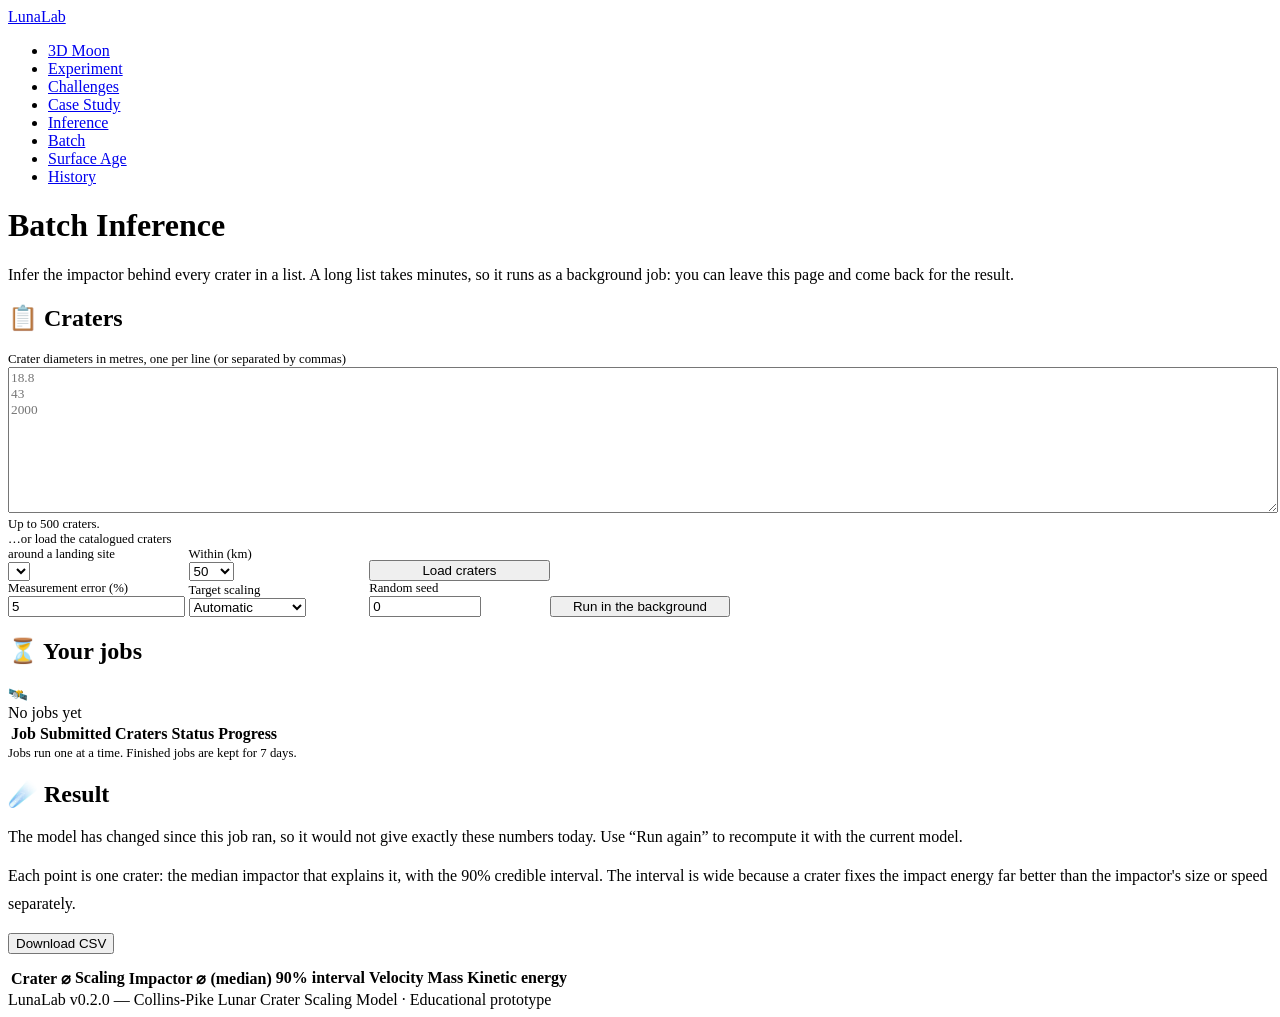
==== frontend/batch.html @ d8c4414e "feat: job results record the code that produced them Each successful job stores a provenance: a fing" ====
<!DOCTYPE html>
<html lang="en">
<head>
    <meta charset="UTF-8">
    <meta name="viewport" content="width=device-width, initial-scale=1.0">
    <meta name="description" content="LunaLab — Infer the impactors behind many lunar craters at once, as a background job.">
    <title>LunaLab — Batch Inference</title>
    <link rel="stylesheet" href="/static/styles.css?v=3">
    <script src="https://cdn.plot.ly/plotly-2.35.2.min.js" charset="utf-8"></script>
    <style>
        .batch-form {
            display: grid;
            grid-template-columns: repeat(auto-fill, minmax(180px, 1fr));
            gap: var(--space-md);
            align-items: end;
        }
        .batch-form label, .field-label {
            display: block;
            font-size: 0.8rem;
            color: var(--text-muted);
            margin-bottom: var(--space-xs);
        }
        #in-diameters {
            width: 100%;
            min-height: 140px;
            resize: vertical;
            font-family: var(--font-mono);
        }
        .hint { font-size: 0.8rem; color: var(--text-muted); margin-top: var(--space-xs); }
        .hint--error { color: var(--accent-rose); }
        .explain { color: var(--text-secondary); line-height: 1.7; }
        .status { font-family: var(--font-mono); font-size: 0.8rem; }
        .status--queued    { color: var(--text-muted); }
        .status--running   { color: var(--accent-cyan); }
        .status--succeeded { color: var(--accent-emerald); }
        .status--failed    { color: var(--accent-rose); }
        .status--cancelled { color: var(--accent-amber); }
        .progress {
            width: 140px;
            height: 6px;
            border-radius: 3px;
            background: var(--bg-input);
            overflow: hidden;
        }
        .progress__bar {
            height: 100%;
            background: var(--accent-cyan);
            transition: width 0.4s ease;
        }
        .job-row--selected td { background: var(--accent-indigo-glow); }
        .table-scroll { overflow-x: auto; }
        .btn--sm { padding: 4px 10px; font-size: 0.8rem; }
        .tag-outdated {
            margin-left: var(--space-xs);
            padding: 1px 6px;
            border: 1px solid var(--accent-amber);
            border-radius: var(--radius-md);
            color: var(--accent-amber);
            font-size: 0.7rem;
        }
        .provenance { font-family: var(--font-mono); font-size: 0.75rem; color: var(--text-muted); }
        .notice-outdated { color: var(--accent-amber); }
    </style>
</head>
<body>
<div class="app-wrapper">

    <!-- Navbar -->
    <nav class="navbar">
        <div class="container navbar__inner">
            <a href="/" class="navbar__brand">
                <span class="navbar__brand-icon" aria-hidden="true"></span>
                LunaLab
            </a>
            <ul class="navbar__links">
                <li><a href="/" class="navbar__link">3D Moon</a></li>
                <li><a href="/experiment" class="navbar__link">Experiment</a></li>
                <li><a href="/challenge" class="navbar__link">Challenges</a></li>
                <li><a href="/case-study" class="navbar__link">Case Study</a></li>
                <li><a href="/inference" class="navbar__link">Inference</a></li>
                <li><a href="/batch" class="navbar__link navbar__link--active">Batch</a></li>
                <li><a href="/surface-age" class="navbar__link">Surface Age</a></li>
                <li><a href="/history" class="navbar__link">History</a></li>
            </ul>
        </div>
    </nav>

    <main class="container">

        <div class="page-header">
            <h1 class="page-header__title">Batch Inference</h1>
            <p class="page-header__subtitle">
                Infer the impactor behind every crater in a list. A long list takes minutes, so it runs
                as a background job: you can leave this page and come back for the result.
            </p>
        </div>

        <!-- New job -->
        <section class="section">
            <div class="card">
                <h2 class="card__title"><span class="card__title-icon">📋</span> Craters</h2>

                <label class="field-label" for="in-diameters">Crater diameters in metres, one per line (or separated by commas)</label>
                <textarea class="form-input" id="in-diameters" spellcheck="false" placeholder="18.8&#10;43&#10;2000"></textarea>
                <div class="hint" id="diameter-hint"></div>

                <form class="batch-form mt-lg" id="site-form">
                    <div>
                        <label for="in-site">…or load the catalogued craters around a landing site</label>
                        <select class="form-input" id="in-site"></select>
                    </div>
                    <div>
                        <label for="in-radius">Within (km)</label>
                        <select class="form-input" id="in-radius">
                            <option>25</option><option selected>50</option><option>75</option><option>100</option><option>150</option>
                        </select>
                    </div>
                    <div>
                        <button type="submit" class="btn btn--secondary" id="btn-load-site" style="width:100%;">Load craters</button>
                    </div>
                </form>

                <form class="batch-form mt-lg" id="job-form">
                    <div>
                        <label for="in-error">Measurement error (%)</label>
                        <input class="form-input" id="in-error" type="number" min="1" max="100" step="any" value="5" required>
                    </div>
                    <div>
                        <label for="in-material">Target scaling</label>
                        <select class="form-input" id="in-material">
                            <option value="">Automatic</option>
                            <option value="regolith">Porous regolith</option>
                            <option value="rock">Competent rock</option>
                        </select>
                    </div>
                    <div>
                        <label for="in-seed" title="The same seed gives exactly the same result">Random seed</label>
                        <input class="form-input" id="in-seed" type="number" min="0" max="2147483647" step="1" value="0" required>
                    </div>
                    <div>
                        <button type="submit" class="btn btn--primary" id="btn-submit" style="width:100%;">Run in the background</button>
                    </div>
                </form>
            </div>
        </section>

        <!-- Jobs -->
        <section class="section">
            <div class="card">
                <h2 class="card__title"><span class="card__title-icon">⏳</span> Your jobs</h2>
                <div id="jobs-empty" class="empty-state hidden">
                    <div class="empty-state__icon">🛰️</div>
                    <div class="empty-state__title">No jobs yet</div>
                </div>
                <div class="table-scroll">
                    <table class="data-table hidden" id="jobs-table">
                        <thead>
                            <tr>
                                <th>Job</th>
                                <th>Submitted</th>
                                <th>Craters</th>
                                <th>Status</th>
                                <th>Progress</th>
                                <th></th>
                            </tr>
                        </thead>
                        <tbody id="jobs-body"></tbody>
                    </table>
                </div>
                <p class="hint">Jobs run one at a time. Finished jobs are kept for 7 days.</p>
            </div>
        </section>

        <!-- Result -->
        <section class="section hidden" id="result-section">
            <div class="card">
                <h2 class="card__title"><span class="card__title-icon">☄️</span> <span id="result-title">Result</span></h2>
                <div id="result-message" class="explain hidden"></div>
                <div id="result-content" class="hidden">
                    <p class="notice-outdated hidden" id="result-outdated">
                        The model has changed since this job ran, so it would not give exactly these numbers
                        today. Use “Run again” to recompute it with the current model.
                    </p>
                    <p class="explain">
                        Each point is one crater: the median impactor that explains it, with the 90% credible
                        interval. The interval is wide because a crater fixes the impact energy far better
                        than the impactor's size or speed separately.
                    </p>
                    <div class="chart-container" id="chart-batch"></div>
                    <div class="mt-md">
                        <button type="button" class="btn btn--secondary" id="btn-csv">Download CSV</button>
                    </div>
                    <p class="provenance mt-md" id="result-provenance"></p>
                    <div class="table-scroll mt-md">
                        <table class="data-table" id="result-table">
                            <thead>
                                <tr>
                                    <th>Crater ⌀</th>
                                    <th>Scaling</th>
                                    <th>Impactor ⌀ (median)</th>
                                    <th>90% interval</th>
                                    <th>Velocity</th>
                                    <th>Mass</th>
                                    <th>Kinetic energy</th>
                                </tr>
                            </thead>
                            <tbody id="result-body"></tbody>
                        </table>
                    </div>
                </div>
            </div>
        </section>

    </main>

    <footer class="footer">
        <div class="container">
            LunaLab v0.2.0 — Collins-Pike Lunar Crater Scaling Model · Educational prototype
        </div>
    </footer>
</div>

<script src="/static/app.js?v=5"></script>
<script>
const MAX_CRATERS = 500;
const POLL_MS = 1500;
const ACTIVE = ['queued', 'running'];

let jobs = [];
let selectedId = null;      // the job whose result is shown
let shownResultFor = null;  // "id:status" of what the result section currently shows
let pollTimer = null;
let currentResult = null;

init();

async function init() {
    document.getElementById('in-diameters').addEventListener('input', updateDiameterHint);
    document.getElementById('job-form').addEventListener('submit', e => { e.preventDefault(); submitJob(); });
    document.getElementById('site-form').addEventListener('submit', e => { e.preventDefault(); loadSite(); });
    document.getElementById('btn-csv').addEventListener('click', downloadCsv);
    document.getElementById('jobs-body').addEventListener('click', onJobAction);
    updateDiameterHint();
    loadSites();
    await refreshJobs();
    // Returning to the page: show the most recent job
    if (selectedId === null && jobs.length) select(jobs[0].id);
}

// ---------------------------------------------------------------------------
// The list of craters
// ---------------------------------------------------------------------------

// Returns { values: [...] } or { error: '...' }
function parseDiameters() {
    const tokens = document.getElementById('in-diameters').value.split(/[\s,;]+/).filter(Boolean);
    const values = [];
    for (const token of tokens) {
        const value = Number(token);
        if (!Number.isFinite(value) || value <= 0) return { error: `"${token}" is not a positive number.` };
        if (value > 3e6) return { error: `${token} m is larger than the Moon allows (3,000 km).` };
        values.push(value);
    }
    if (values.length > MAX_CRATERS) return { error: `${values.length} craters: the limit is ${MAX_CRATERS} per job.` };
    return { values };
}

function updateDiameterHint() {
    const hint = document.getElementById('diameter-hint');
    const parsed = parseDiameters();
    hint.classList.toggle('hint--error', Boolean(parsed.error));
    hint.textContent = parsed.error
        || (parsed.values.length ? `${parsed.values.length} crater${parsed.values.length === 1 ? '' : 's'} (limit ${MAX_CRATERS})` : `Up to ${MAX_CRATERS} craters.`);
}

async function loadSites() {
    try {
        const { sites } = await apiGet('/api/surface-age/sites');
        document.getElementById('in-site').innerHTML = sites.map(s =>
            `<option value="${escapeHtml(s.id)}">${escapeHtml(s.name)}</option>`).join('');
    } catch (e) {
        showToast(`Could not load landing sites: ${e.message}`, 'error');
    }
}

async function loadSite() {
    const site = document.getElementById('in-site').value;
    const radius = document.getElementById('in-radius').value;
    if (!site) return;
    const button = document.getElementById('btn-load-site');
    button.disabled = true;
    try {
        const data = await apiGet(`/api/surface-age/sites/${encodeURIComponent(site)}?radius_km=${radius}`);
        // The catalogue lists diameters in km.  Largest first, so that the limit
        // drops the smallest craters
        let diameters = data.craters.diameter.map(km => km * 1000).sort((a, b) => b - a);
        const found = diameters.length;
        diameters = diameters.slice(0, MAX_CRATERS);
        document.getElementById('in-diameters').value = diameters.map(d => Math.round(d)).join('\n');
        updateDiameterHint();
        showToast(found > MAX_CRATERS
            ? `${data.name}: ${found} craters within ${radius} km; kept the ${MAX_CRATERS} largest.`
            : `${data.name}: ${found} craters within ${radius} km.`);
    } catch (e) {
        showToast(`Could not load craters: ${e.message}`, 'error');
    } finally {
        button.disabled = false;
    }
}

// ---------------------------------------------------------------------------
// Jobs: submit, follow, cancel
// ---------------------------------------------------------------------------

async function submitJob() {
    const parsed = parseDiameters();
    if (parsed.error || !parsed.values.length) {
        showToast(parsed.error || 'Enter at least one crater diameter.', 'error');
        return;
    }
    const button = document.getElementById('btn-submit');
    button.disabled = true;
    try {
        const job = await apiPost('/api/jobs', {
            type: 'inference_batch',
            params: {
                crater_diameters: parsed.values,
                diameter_error: Number(document.getElementById('in-error').value) / 100,
                material: document.getElementById('in-material').value || null,
                seed: Number(document.getElementById('in-seed').value),
            },
        });
        showToast(`Job ${job.id} queued: ${parsed.values.length} craters.`);
        selectedId = job.id;
        shownResultFor = null;
        await refreshJobs();
    } catch (e) {
        showToast(`Could not start the job: ${e.message}`, 'error');
    } finally {
        button.disabled = false;
    }
}

async function refreshJobs() {
    clearTimeout(pollTimer);
    try {
        jobs = (await apiGet('/api/jobs')).jobs.filter(j => j.type === 'inference_batch');
    } catch (e) {
        // A dropped connection: keep what is on screen and try again
        pollTimer = setTimeout(refreshJobs, POLL_MS * 4);
        return;
    }
    renderJobs();
    await showSelected();
    if (jobs.some(j => ACTIVE.includes(j.status))) {
        pollTimer = setTimeout(refreshJobs, POLL_MS);
    }
}

function renderJobs() {
    document.getElementById('jobs-empty').classList.toggle('hidden', jobs.length > 0);
    document.getElementById('jobs-table').classList.toggle('hidden', jobs.length === 0);
    document.getElementById('jobs-body').innerHTML = jobs.map(job => {
        const active = ACTIVE.includes(job.status);
        const percent = Math.round(job.progress * 100);
        const status = job.cancel_requested && job.status === 'running' ? 'cancelling' : job.status;
        return `
            <tr class="${job.id === selectedId ? 'job-row--selected' : ''}" data-job="${job.id}">
                <td class="data-table__mono">#${job.id}</td>
                <td>${formatDate(job.created_at)}</td>
                <td class="data-table__mono">${job.params.crater_diameters.length}</td>
                <td>
                    <span class="status status--${job.status}" data-status>${status}</span>
                    ${job.outdated ? '<span class="tag-outdated" data-outdated title="The model has changed since this job ran">outdated</span>' : ''}
                </td>
                <td>
                    <div class="progress" title="${percent}%"><div class="progress__bar" style="width:${percent}%"></div></div>
                </td>
                <td>
                    <button type="button" class="btn btn--ghost btn--sm" data-action="view" data-id="${job.id}">View</button>
                    ${active
                        ? `<button type="button" class="btn btn--danger btn--sm" data-action="cancel" data-id="${job.id}">Cancel</button>`
                        : `<button type="button" class="btn btn--ghost btn--sm" data-action="rerun" data-id="${job.id}">Run again</button>`}
                </td>
            </tr>`;
    }).join('');
}

async function onJobAction(event) {
    const button = event.target.closest('button[data-action]');
    if (!button) return;
    const id = Number(button.dataset.id);
    if (button.dataset.action === 'view') {
        select(id);
    } else if (button.dataset.action === 'rerun') {
        button.disabled = true;
        try {
            const job = await apiPost(`/api/jobs/${id}/rerun`);
            showToast(`Job ${job.id} queued: job ${id} again, with the current model.`);
            selectedId = job.id;
            shownResultFor = null;
        } catch (e) {
            showToast(`Could not run it again: ${e.message}`, 'error');
        }
        await refreshJobs();
    } else {
        button.disabled = true;
        try {
            await apiPost(`/api/jobs/${id}/cancel`);
        } catch (e) {
            showToast(`Could not cancel: ${e.message}`, 'error');
        }
        await refreshJobs();
    }
}

function select(id) {
    selectedId = id;
    renderJobs();
    showSelected();
}

// ---------------------------------------------------------------------------
// The selected job's result
// ---------------------------------------------------------------------------

async function showSelected() {
    const job = jobs.find(j => j.id === selectedId);
    if (!job) return;
    // Only redraw when the job has moved on: this runs on every poll
    const key = `${job.id}:${job.status}:${job.outdated}`;
    if (key === shownResultFor) return;
    shownResultFor = key;

    document.getElementById('result-section').classList.remove('hidden');
    document.getElementById('result-title').textContent = `Job #${job.id}`;
    const message = document.getElementById('result-message');
    const content = document.getElementById('result-content');

    if (job.status !== 'succeeded') {
        content.classList.add('hidden');
        message.classList.remove('hidden');
        message.textContent = {
            queued: 'Waiting for the worker. Jobs run one at a time.',
            running: 'Running… the result appears here when it is done.',
            cancelled: 'This job was cancelled before it finished.',
            failed: `This job failed: ${job.error || 'unknown error'}`,
        }[job.status];
        return;
    }

    let full;
    try {
        full = await apiGet(`/api/jobs/${job.id}`);
    } catch (e) {
        shownResultFor = null;
        message.classList.remove('hidden');
        message.textContent = `Could not load the result: ${e.message}`;
        return;
    }
    if (selectedId !== job.id) return;   // another job was selected meanwhile
    currentResult = { id: job.id, craters: full.result.craters };
    message.classList.add('hidden');
    content.classList.remove('hidden');
    document.getElementById('result-outdated').classList.toggle('hidden', !full.outdated);
    const p = full.provenance;
    document.getElementById('result-provenance').textContent = p
        ? `Model ${p.fingerprint} · numpy ${p.numpy} · seed ${full.params.seed}` + (p.commit ? ` · commit ${p.commit.slice(0, 7)}` : '')
        : 'No record of the model version that produced this result.';
    renderResult(currentResult.craters);
}

function interval(summary, format) {
    return `${format(summary.p5)} – ${format(summary.p95)}`;
}

function renderResult(craters) {
    const km = v => `${formatNumber(v / 1000, 1)} km/s`;
    const kg = v => `${formatNumber(v, 1)} kg`;
    document.getElementById('result-body').innerHTML = craters.map(c => `
        <tr>
            <td class="data-table__mono">${formatLength(c.crater_diameter)}</td>
            <td>${c.material === 'regolith' ? 'Regolith' : 'Rock'}</td>
            <td class="data-table__mono">${formatLength(c.posterior.impactor_diameter.p50)}</td>
            <td class="data-table__mono">${interval(c.posterior.impactor_diameter, formatLength)}</td>
            <td class="data-table__mono">${km(c.posterior.velocity.p50)}</td>
            <td class="data-table__mono">${kg(c.posterior.mass.p50)}</td>
            <td class="data-table__mono">${formatEnergy(c.posterior.kinetic_energy.p50)}</td>
        </tr>`).join('');

    const byMaterial = material => craters.filter(c => c.material === material);
    const trace = (material, name, color) => {
        const rows = byMaterial(material);
        const median = rows.map(c => c.posterior.impactor_diameter.p50);
        return {
            x: rows.map(c => c.crater_diameter),
            y: median,
            error_y: {
                type: 'data', symmetric: false, width: 0, thickness: 1, color,
                array: rows.map((c, i) => c.posterior.impactor_diameter.p95 - median[i]),
                arrayminus: rows.map((c, i) => median[i] - c.posterior.impactor_diameter.p5),
            },
            mode: 'markers', type: 'scatter', name,
            marker: { color, size: 6 },
            hovertemplate: 'crater %{x:.3g} m<br>impactor %{y:.3g} m<extra></extra>',
        };
    };
    Plotly.newPlot('chart-batch', [
        trace('regolith', 'Porous regolith', '#67d4e8'),
        trace('rock', 'Competent rock', '#f2c66d'),
    ].filter(t => t.x.length), {
        ...PLOTLY_LAYOUT_DEFAULTS,
        xaxis: { ...PLOTLY_LAYOUT_DEFAULTS.xaxis, title: 'Crater diameter (m)', type: 'log' },
        yaxis: { ...PLOTLY_LAYOUT_DEFAULTS.yaxis, title: 'Impactor diameter (m)', type: 'log' },
        legend: { orientation: 'h', y: -0.25 },
    }, PLOTLY_CONFIG);
}

function downloadCsv() {
    if (!currentResult) return;
    const names = ['impactor_diameter', 'velocity', 'mass', 'kinetic_energy'];
    const units = { impactor_diameter: 'm', velocity: 'm_per_s', mass: 'kg', kinetic_energy: 'J' };
    const header = ['crater_diameter_m', 'scaling', 'effective_sample_size',
        ...names.flatMap(n => ['p5', 'p50', 'p95'].map(p => `${n}_${units[n]}_${p}`))];
    const rows = currentResult.craters.map(c => [
        c.crater_diameter, c.material, c.effective_sample_size,
        ...names.flatMap(n => [c.posterior[n].p5, c.posterior[n].p50, c.posterior[n].p95]),
    ]);
    const csv = [header, ...rows].map(row => row.join(',')).join('\n') + '\n';
    const link = document.createElement('a');
    link.href = URL.createObjectURL(new Blob([csv], { type: 'text/csv' }));
    link.download = `lunalab-batch-${currentResult.id}.csv`;
    link.click();
    URL.revokeObjectURL(link.href);
}
</script>
</body>
</html>
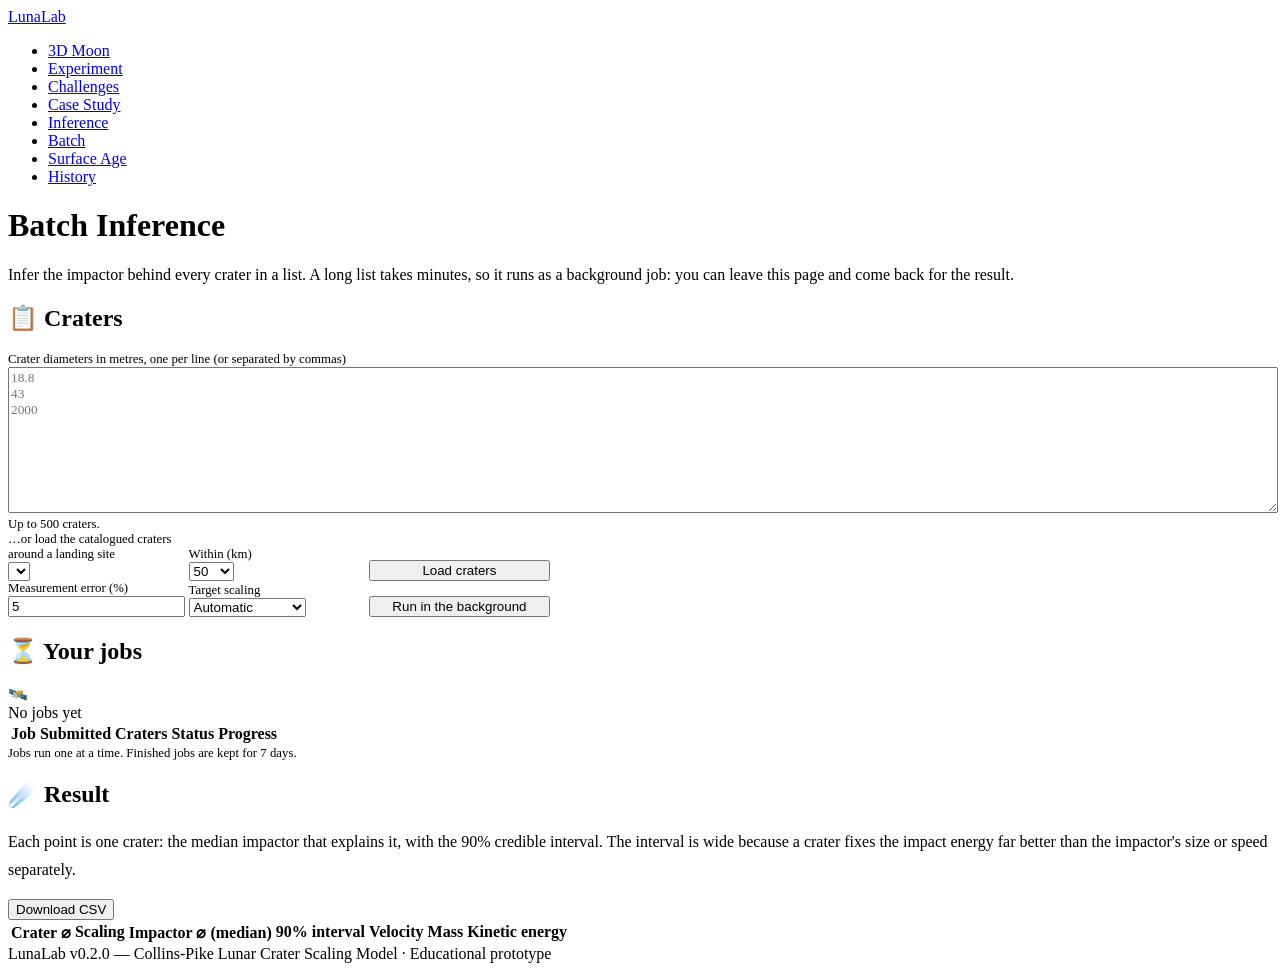
==== commit 8b24c2a4: "feat: batch inference page for background jobs /batch: paste crater diameters or load the catalogued" ====
--- a/frontend/batch.html
+++ b/frontend/batch.html
@@ -50,16 +50,6 @@
         .job-row--selected td { background: var(--accent-indigo-glow); }
         .table-scroll { overflow-x: auto; }
         .btn--sm { padding: 4px 10px; font-size: 0.8rem; }
-        .tag-outdated {
-            margin-left: var(--space-xs);
-            padding: 1px 6px;
-            border: 1px solid var(--accent-amber);
-            border-radius: var(--radius-md);
-            color: var(--accent-amber);
-            font-size: 0.7rem;
-        }
-        .provenance { font-family: var(--font-mono); font-size: 0.75rem; color: var(--text-muted); }
-        .notice-outdated { color: var(--accent-amber); }
     </style>
 </head>
 <body>
@@ -132,10 +122,6 @@
                             <option value="regolith">Porous regolith</option>
                             <option value="rock">Competent rock</option>
                         </select>
-                    </div>
-                    <div>
-                        <label for="in-seed" title="The same seed gives exactly the same result">Random seed</label>
-                        <input class="form-input" id="in-seed" type="number" min="0" max="2147483647" step="1" value="0" required>
                     </div>
                     <div>
                         <button type="submit" class="btn btn--primary" id="btn-submit" style="width:100%;">Run in the background</button>
@@ -177,10 +163,6 @@
                 <h2 class="card__title"><span class="card__title-icon">☄️</span> <span id="result-title">Result</span></h2>
                 <div id="result-message" class="explain hidden"></div>
                 <div id="result-content" class="hidden">
-                    <p class="notice-outdated hidden" id="result-outdated">
-                        The model has changed since this job ran, so it would not give exactly these numbers
-                        today. Use “Run again” to recompute it with the current model.
-                    </p>
                     <p class="explain">
                         Each point is one crater: the median impactor that explains it, with the 90% credible
                         interval. The interval is wide because a crater fixes the impact energy far better
@@ -190,7 +172,6 @@
                     <div class="mt-md">
                         <button type="button" class="btn btn--secondary" id="btn-csv">Download CSV</button>
                     </div>
-                    <p class="provenance mt-md" id="result-provenance"></p>
                     <div class="table-scroll mt-md">
                         <table class="data-table" id="result-table">
                             <thead>
@@ -327,7 +308,6 @@
                 crater_diameters: parsed.values,
                 diameter_error: Number(document.getElementById('in-error').value) / 100,
                 material: document.getElementById('in-material').value || null,
-                seed: Number(document.getElementById('in-seed').value),
             },
         });
         showToast(`Job ${job.id} queued: ${parsed.values.length} craters.`);
@@ -369,18 +349,13 @@
                 <td class="data-table__mono">#${job.id}</td>
                 <td>${formatDate(job.created_at)}</td>
                 <td class="data-table__mono">${job.params.crater_diameters.length}</td>
-                <td>
-                    <span class="status status--${job.status}" data-status>${status}</span>
-                    ${job.outdated ? '<span class="tag-outdated" data-outdated title="The model has changed since this job ran">outdated</span>' : ''}
-                </td>
+                <td><span class="status status--${job.status}" data-status>${status}</span></td>
                 <td>
                     <div class="progress" title="${percent}%"><div class="progress__bar" style="width:${percent}%"></div></div>
                 </td>
                 <td>
                     <button type="button" class="btn btn--ghost btn--sm" data-action="view" data-id="${job.id}">View</button>
-                    ${active
-                        ? `<button type="button" class="btn btn--danger btn--sm" data-action="cancel" data-id="${job.id}">Cancel</button>`
-                        : `<button type="button" class="btn btn--ghost btn--sm" data-action="rerun" data-id="${job.id}">Run again</button>`}
+                    ${active ? `<button type="button" class="btn btn--danger btn--sm" data-action="cancel" data-id="${job.id}">Cancel</button>` : ''}
                 </td>
             </tr>`;
     }).join('');
@@ -392,17 +367,6 @@
     const id = Number(button.dataset.id);
     if (button.dataset.action === 'view') {
         select(id);
-    } else if (button.dataset.action === 'rerun') {
-        button.disabled = true;
-        try {
-            const job = await apiPost(`/api/jobs/${id}/rerun`);
-            showToast(`Job ${job.id} queued: job ${id} again, with the current model.`);
-            selectedId = job.id;
-            shownResultFor = null;
-        } catch (e) {
-            showToast(`Could not run it again: ${e.message}`, 'error');
-        }
-        await refreshJobs();
     } else {
         button.disabled = true;
         try {
@@ -428,7 +392,7 @@
     const job = jobs.find(j => j.id === selectedId);
     if (!job) return;
     // Only redraw when the job has moved on: this runs on every poll
-    const key = `${job.id}:${job.status}:${job.outdated}`;
+    const key = `${job.id}:${job.status}`;
     if (key === shownResultFor) return;
     shownResultFor = key;
 
@@ -462,11 +426,6 @@
     currentResult = { id: job.id, craters: full.result.craters };
     message.classList.add('hidden');
     content.classList.remove('hidden');
-    document.getElementById('result-outdated').classList.toggle('hidden', !full.outdated);
-    const p = full.provenance;
-    document.getElementById('result-provenance').textContent = p
-        ? `Model ${p.fingerprint} · numpy ${p.numpy} · seed ${full.params.seed}` + (p.commit ? ` · commit ${p.commit.slice(0, 7)}` : '')
-        : 'No record of the model version that produced this result.';
     renderResult(currentResult.craters);
 }
 
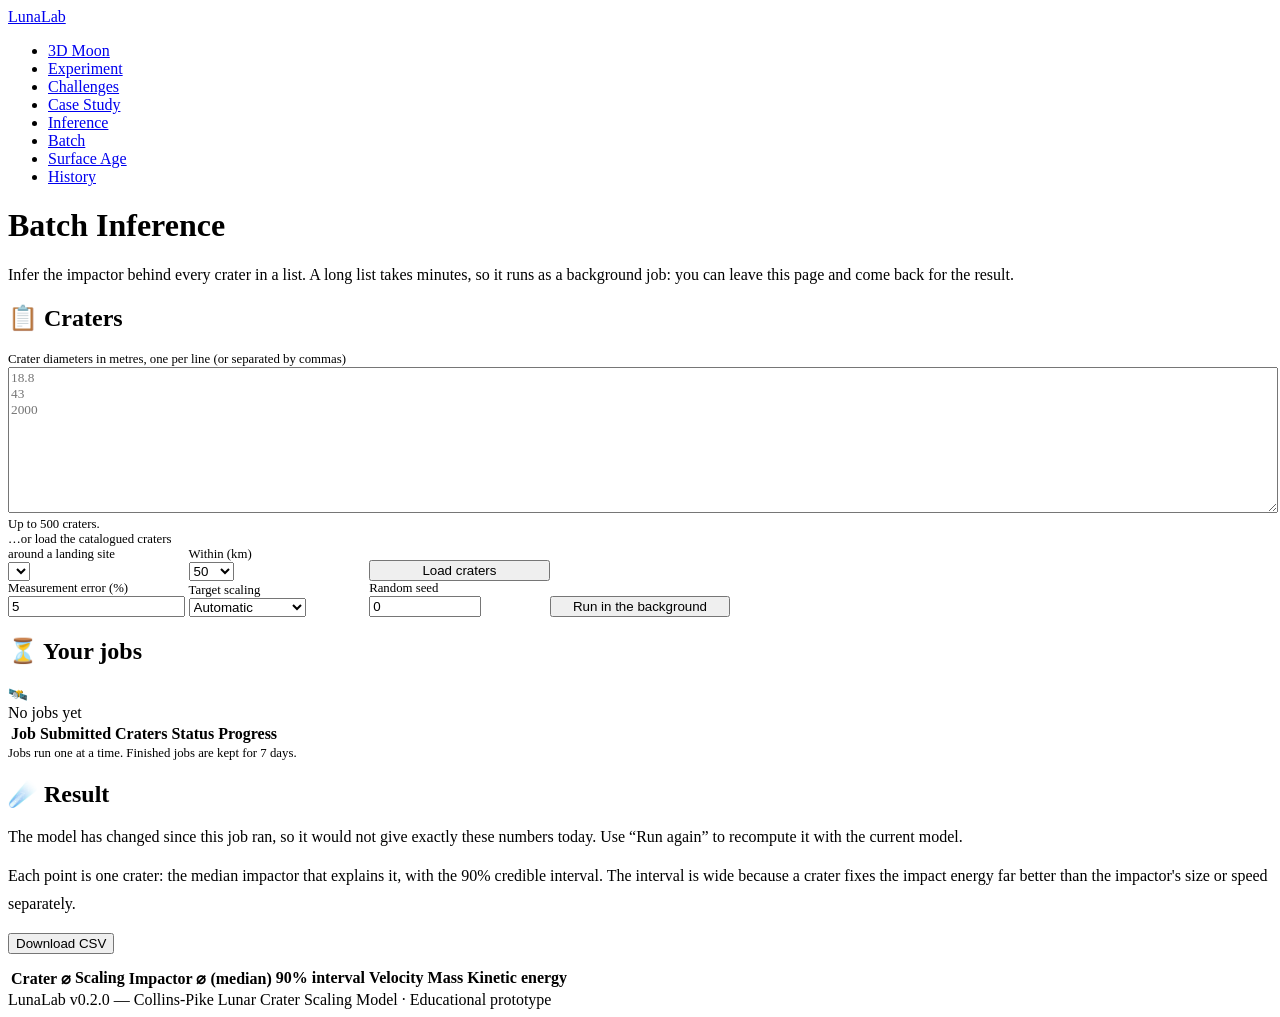
==== commit a9a07d9a: "feat(ui): phone menu, page transitions, activity bar, no sideways scroll - Below 1200px the navbar l" ====
--- a/frontend/batch.html
+++ b/frontend/batch.html
@@ -5,7 +5,7 @@
     <meta name="viewport" content="width=device-width, initial-scale=1.0">
     <meta name="description" content="LunaLab — Infer the impactors behind many lunar craters at once, as a background job.">
     <title>LunaLab — Batch Inference</title>
-    <link rel="stylesheet" href="/static/styles.css?v=3">
+    <link rel="stylesheet" href="/static/styles.css?v=4">
     <script src="https://cdn.plot.ly/plotly-2.35.2.min.js" charset="utf-8"></script>
     <style>
         .batch-form {
@@ -50,6 +50,16 @@
         .job-row--selected td { background: var(--accent-indigo-glow); }
         .table-scroll { overflow-x: auto; }
         .btn--sm { padding: 4px 10px; font-size: 0.8rem; }
+        .tag-outdated {
+            margin-left: var(--space-xs);
+            padding: 1px 6px;
+            border: 1px solid var(--accent-amber);
+            border-radius: var(--radius-md);
+            color: var(--accent-amber);
+            font-size: 0.7rem;
+        }
+        .provenance { font-family: var(--font-mono); font-size: 0.75rem; color: var(--text-muted); }
+        .notice-outdated { color: var(--accent-amber); }
     </style>
 </head>
 <body>
@@ -122,6 +132,10 @@
                             <option value="regolith">Porous regolith</option>
                             <option value="rock">Competent rock</option>
                         </select>
+                    </div>
+                    <div>
+                        <label for="in-seed" title="The same seed gives exactly the same result">Random seed</label>
+                        <input class="form-input" id="in-seed" type="number" min="0" max="2147483647" step="1" value="0" required>
                     </div>
                     <div>
                         <button type="submit" class="btn btn--primary" id="btn-submit" style="width:100%;">Run in the background</button>
@@ -163,6 +177,10 @@
                 <h2 class="card__title"><span class="card__title-icon">☄️</span> <span id="result-title">Result</span></h2>
                 <div id="result-message" class="explain hidden"></div>
                 <div id="result-content" class="hidden">
+                    <p class="notice-outdated hidden" id="result-outdated">
+                        The model has changed since this job ran, so it would not give exactly these numbers
+                        today. Use “Run again” to recompute it with the current model.
+                    </p>
                     <p class="explain">
                         Each point is one crater: the median impactor that explains it, with the 90% credible
                         interval. The interval is wide because a crater fixes the impact energy far better
@@ -172,6 +190,7 @@
                     <div class="mt-md">
                         <button type="button" class="btn btn--secondary" id="btn-csv">Download CSV</button>
                     </div>
+                    <p class="provenance mt-md" id="result-provenance"></p>
                     <div class="table-scroll mt-md">
                         <table class="data-table" id="result-table">
                             <thead>
@@ -201,7 +220,7 @@
     </footer>
 </div>
 
-<script src="/static/app.js?v=5"></script>
+<script src="/static/app.js?v=6"></script>
 <script>
 const MAX_CRATERS = 500;
 const POLL_MS = 1500;
@@ -308,6 +327,7 @@
                 crater_diameters: parsed.values,
                 diameter_error: Number(document.getElementById('in-error').value) / 100,
                 material: document.getElementById('in-material').value || null,
+                seed: Number(document.getElementById('in-seed').value),
             },
         });
         showToast(`Job ${job.id} queued: ${parsed.values.length} craters.`);
@@ -324,7 +344,7 @@
 async function refreshJobs() {
     clearTimeout(pollTimer);
     try {
-        jobs = (await apiGet('/api/jobs')).jobs.filter(j => j.type === 'inference_batch');
+        jobs = (await apiGet('/api/jobs', { quiet: jobs.length > 0 })).jobs.filter(j => j.type === 'inference_batch');
     } catch (e) {
         // A dropped connection: keep what is on screen and try again
         pollTimer = setTimeout(refreshJobs, POLL_MS * 4);
@@ -349,13 +369,18 @@
                 <td class="data-table__mono">#${job.id}</td>
                 <td>${formatDate(job.created_at)}</td>
                 <td class="data-table__mono">${job.params.crater_diameters.length}</td>
-                <td><span class="status status--${job.status}" data-status>${status}</span></td>
+                <td>
+                    <span class="status status--${job.status}" data-status>${status}</span>
+                    ${job.outdated ? '<span class="tag-outdated" data-outdated title="The model has changed since this job ran">outdated</span>' : ''}
+                </td>
                 <td>
                     <div class="progress" title="${percent}%"><div class="progress__bar" style="width:${percent}%"></div></div>
                 </td>
                 <td>
                     <button type="button" class="btn btn--ghost btn--sm" data-action="view" data-id="${job.id}">View</button>
-                    ${active ? `<button type="button" class="btn btn--danger btn--sm" data-action="cancel" data-id="${job.id}">Cancel</button>` : ''}
+                    ${active
+                        ? `<button type="button" class="btn btn--danger btn--sm" data-action="cancel" data-id="${job.id}">Cancel</button>`
+                        : `<button type="button" class="btn btn--ghost btn--sm" data-action="rerun" data-id="${job.id}">Run again</button>`}
                 </td>
             </tr>`;
     }).join('');
@@ -367,6 +392,17 @@
     const id = Number(button.dataset.id);
     if (button.dataset.action === 'view') {
         select(id);
+    } else if (button.dataset.action === 'rerun') {
+        button.disabled = true;
+        try {
+            const job = await apiPost(`/api/jobs/${id}/rerun`);
+            showToast(`Job ${job.id} queued: job ${id} again, with the current model.`);
+            selectedId = job.id;
+            shownResultFor = null;
+        } catch (e) {
+            showToast(`Could not run it again: ${e.message}`, 'error');
+        }
+        await refreshJobs();
     } else {
         button.disabled = true;
         try {
@@ -392,7 +428,7 @@
     const job = jobs.find(j => j.id === selectedId);
     if (!job) return;
     // Only redraw when the job has moved on: this runs on every poll
-    const key = `${job.id}:${job.status}`;
+    const key = `${job.id}:${job.status}:${job.outdated}`;
     if (key === shownResultFor) return;
     shownResultFor = key;
 
@@ -426,6 +462,11 @@
     currentResult = { id: job.id, craters: full.result.craters };
     message.classList.add('hidden');
     content.classList.remove('hidden');
+    document.getElementById('result-outdated').classList.toggle('hidden', !full.outdated);
+    const p = full.provenance;
+    document.getElementById('result-provenance').textContent = p
+        ? `Model ${p.fingerprint} · numpy ${p.numpy} · seed ${full.params.seed}` + (p.commit ? ` · commit ${p.commit.slice(0, 7)}` : '')
+        : 'No record of the model version that produced this result.';
     renderResult(currentResult.craters);
 }
 
